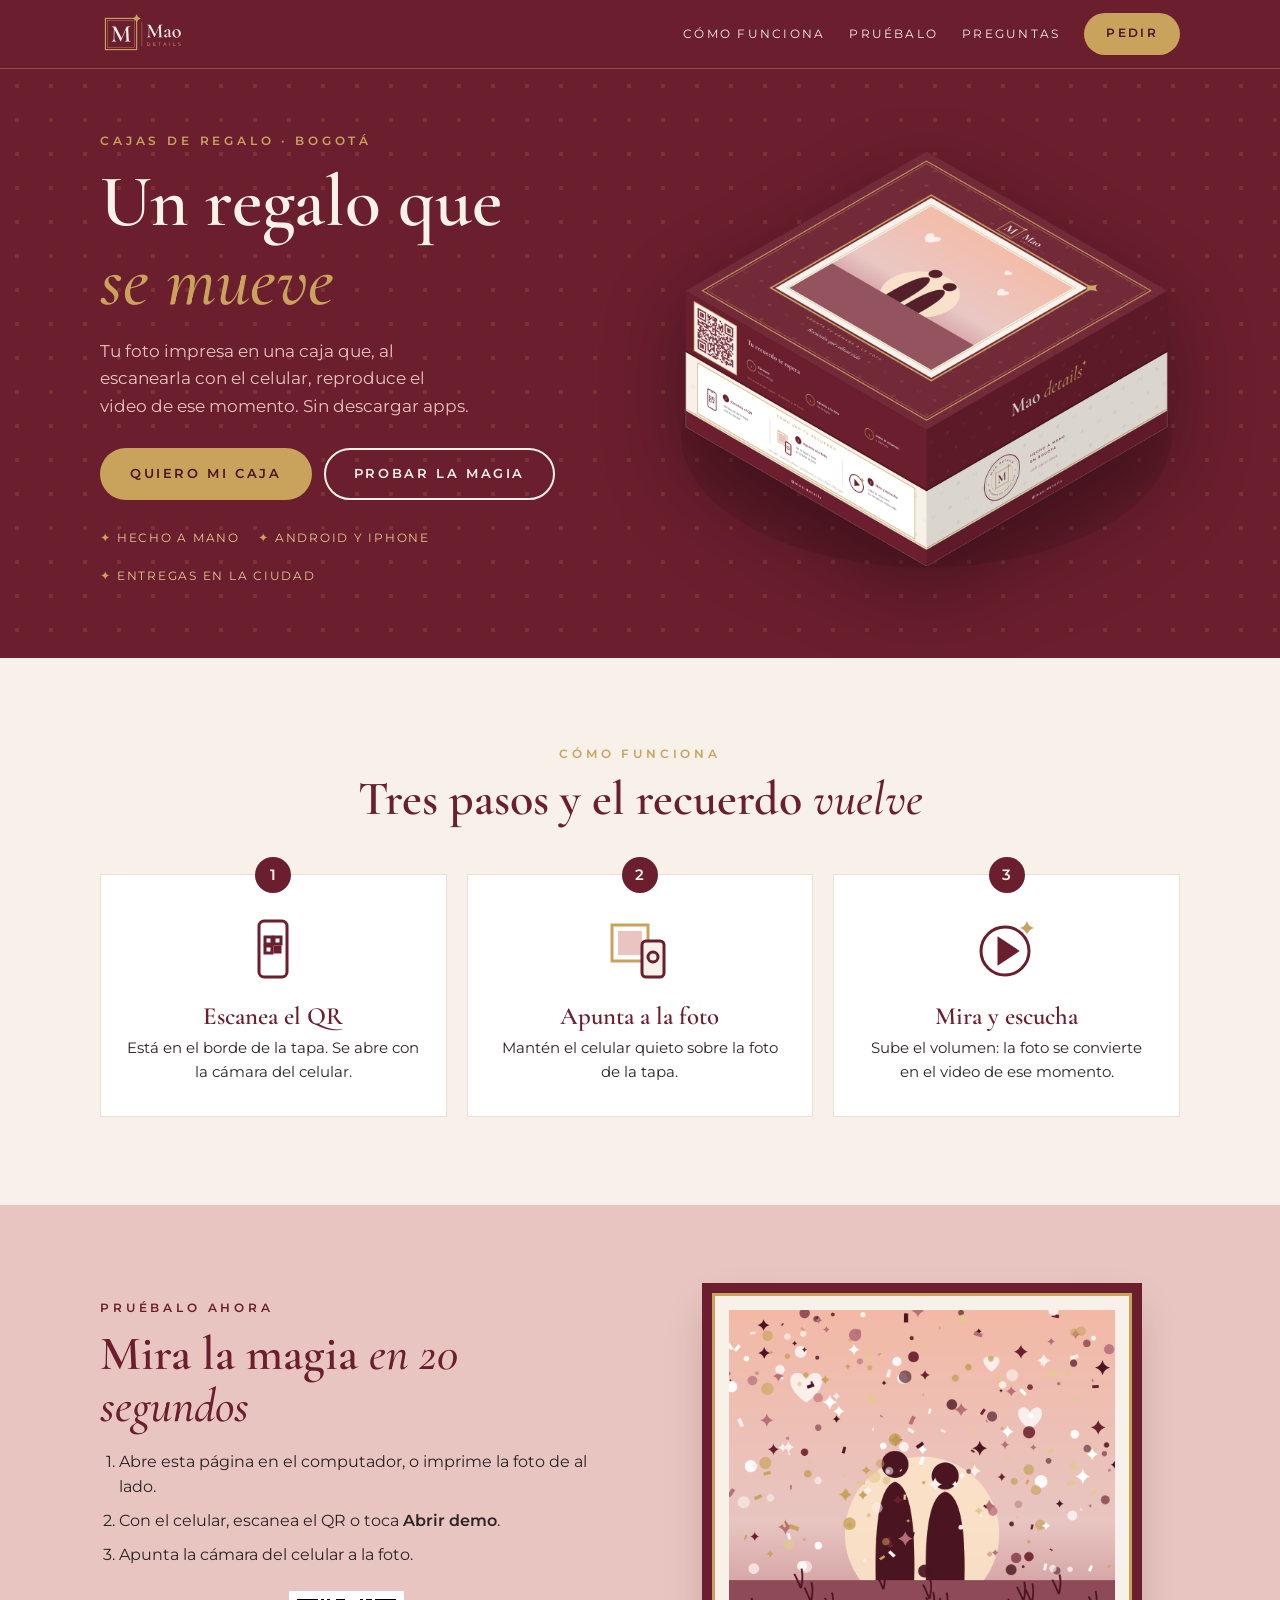
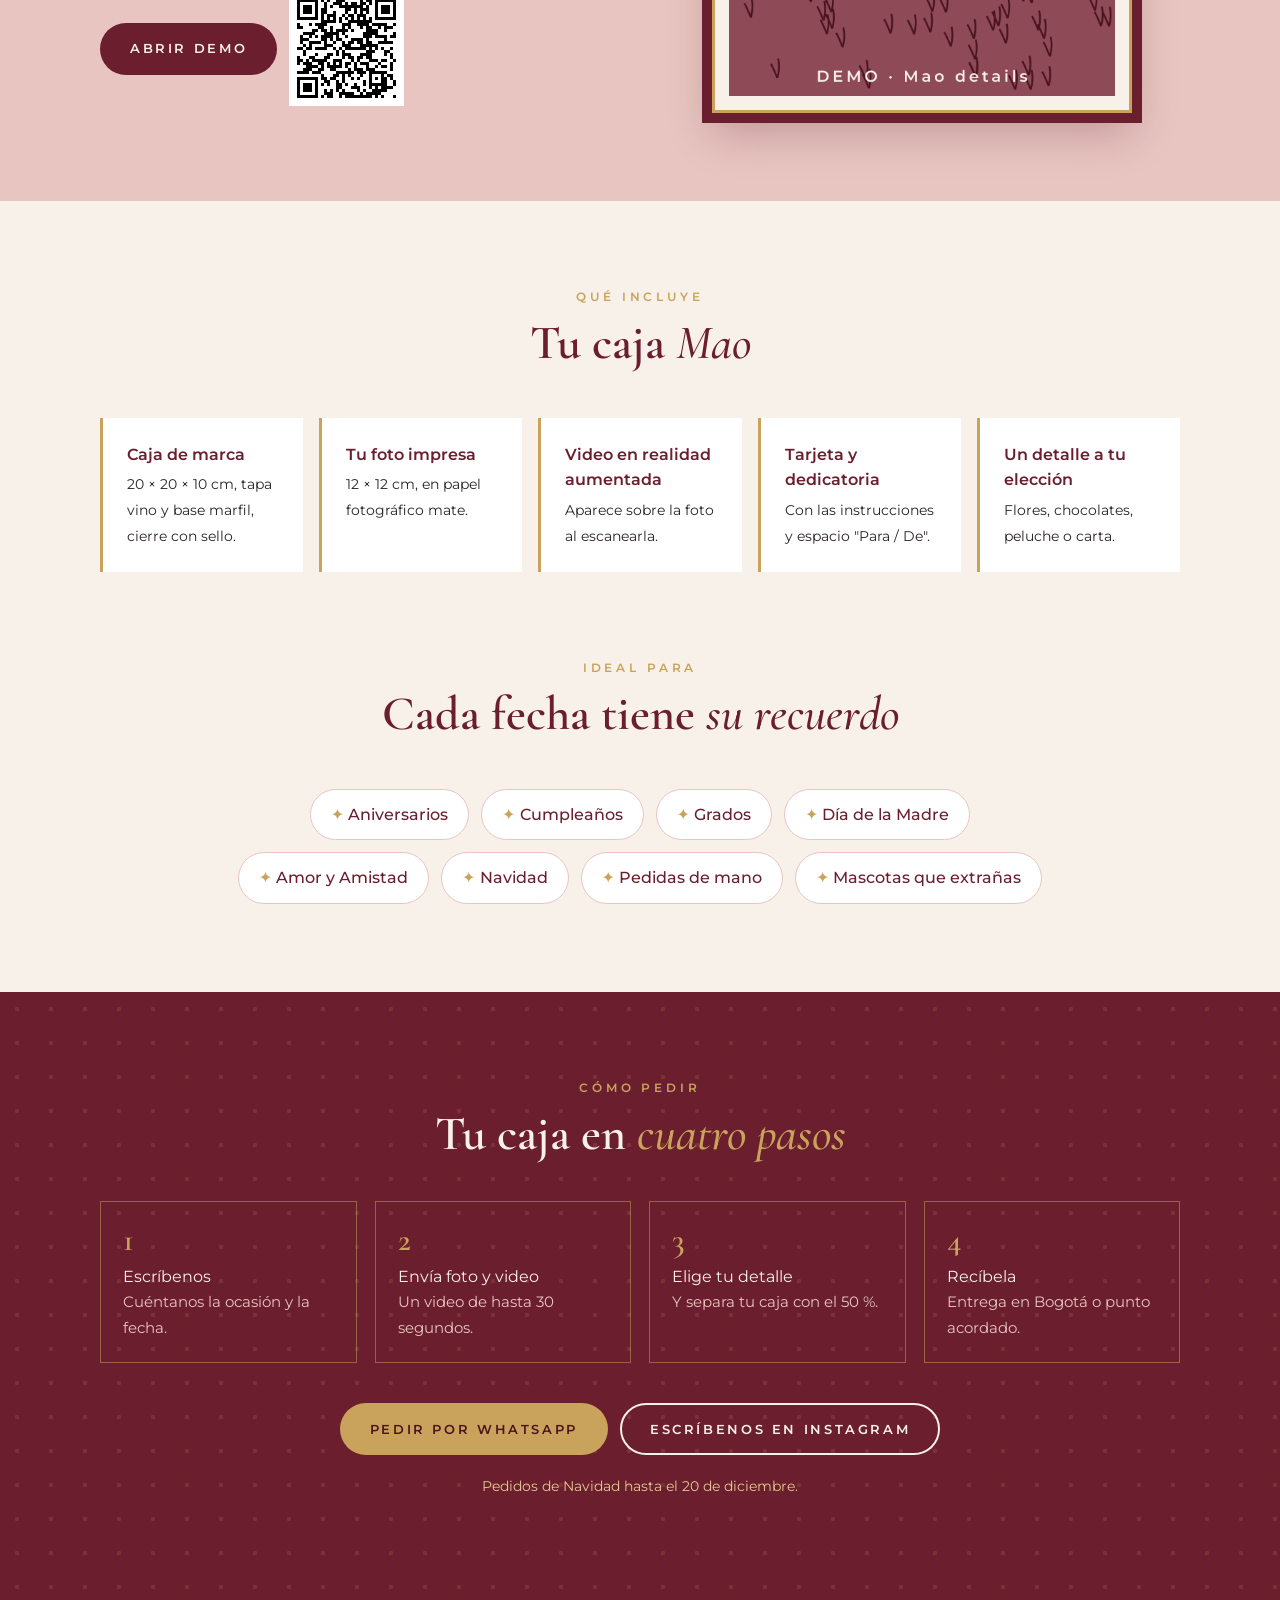
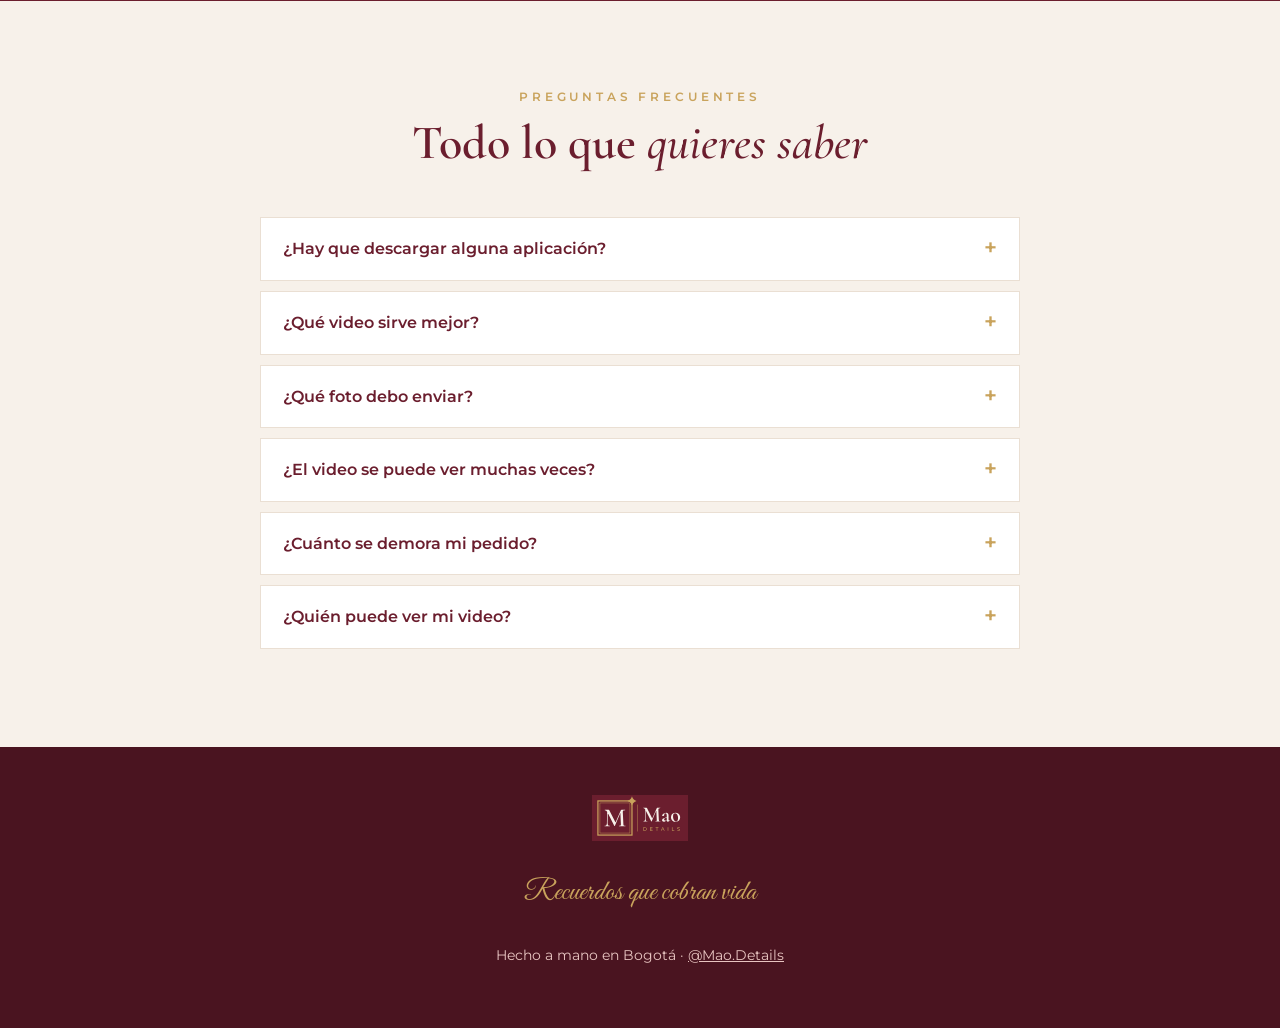
==== index.html @ 3a3a9a7c "Add files via upload primera version mao" ====
<!doctype html>
<html lang="es">
<head>
<meta charset="utf-8">
<meta name="viewport" content="width=device-width, initial-scale=1">
<title>Mao details · Recuerdos que cobran vida</title>
<meta name="description" content="Cajas de regalo en Bogotá con tu foto impresa que, al escanearla con el celular, reproduce el video de ese momento. Realidad aumentada sin descargar apps.">
<meta property="og:title" content="Mao details · Recuerdos que cobran vida">
<meta property="og:description" content="Cajas de regalo con foto + video en realidad aumentada. Bogotá.">
<meta property="og:image" content="assets/img/caja-mockup.png">
<meta name="theme-color" content="#6B1E2E">
<link rel="icon" href="assets/img/favicon.svg" type="image/svg+xml">
<link rel="icon" href="assets/img/favicon-32.png" sizes="32x32">
<link rel="apple-touch-icon" href="assets/img/icono-192.png">
<link rel="stylesheet" href="assets/css/estilos.css">
<style>
  /* Encabezado */
  .encabezado { position: sticky; top: 0; z-index: 10; background: var(--vino); border-bottom: 1px solid rgba(201,163,92,.35); }
  .encabezado .contenedor { display: flex; align-items: center; justify-content: space-between; min-height: 68px; gap: 16px; }
  .encabezado img { height: 42px; width: auto; }
  .encabezado nav { display: flex; align-items: center; gap: 24px; }
  .encabezado nav a.enlace { color: var(--marfil); text-decoration: none; font-size: .78rem; letter-spacing: .18em; text-transform: uppercase; }
  .encabezado nav a.enlace:hover { color: var(--dorado-cl); }
  .encabezado .boton { min-height: 42px; padding: 0 20px; font-size: .72rem; }
  @media (max-width: 760px) { .encabezado nav a.enlace { display: none; } }

  /* Portada */
  .heroe { color: var(--marfil); padding: 64px 0 72px; overflow: hidden; }
  .heroe .contenedor { display: grid; grid-template-columns: 1.05fr 1fr; align-items: center; gap: 40px; }
  .heroe h1 { color: var(--marfil); }
  .heroe h1 em { color: var(--dorado); display: block; }
  .heroe p.lead { font-size: 1.08rem; max-width: 34ch; color: var(--rosa); margin: 0 0 28px; }
  .heroe .acciones { display: flex; flex-wrap: wrap; gap: 12px; }
  .heroe .acciones .boton-borde { color: var(--marfil); }
  .heroe .sellos { display: flex; gap: 18px; flex-wrap: wrap; margin-top: 28px; font-size: .78rem; letter-spacing: .14em; text-transform: uppercase; color: var(--dorado-cl); }
  .heroe .sellos span::before { content: "✦ "; color: var(--dorado); }
  .heroe .imagen { position: relative; }
  .heroe .imagen img { width: 100%; filter: drop-shadow(0 30px 40px rgba(0,0,0,.35)); animation: flotar 6s ease-in-out infinite; }
  @keyframes flotar { 50% { transform: translateY(-10px); } }
  @media (max-width: 860px) { .heroe .contenedor { grid-template-columns: 1fr; text-align: center; } .heroe p.lead { margin-inline: auto; } .heroe .acciones, .heroe .sellos { justify-content: center; } .heroe .imagen { max-width: 440px; margin: 0 auto; } }

  section.bloque { padding: 88px 0; }
  .titulo-seccion { text-align: center; max-width: 640px; margin: 0 auto 48px; }

  /* Pasos */
  .pasos { display: grid; grid-template-columns: repeat(3, 1fr); gap: 20px; counter-reset: paso; }
  .paso { background: var(--blanco); padding: 32px 26px; text-align: center; border: 1px solid #eadfd3; position: relative; }
  .paso::before { counter-increment: paso; content: counter(paso); position: absolute; top: -18px; left: 50%; transform: translateX(-50%); width: 36px; height: 36px; border-radius: 50%;
    background: var(--vino); color: var(--marfil); font: 600 .95rem/36px var(--sans); }
  .paso svg { width: 64px; height: 64px; margin: 10px auto 14px; color: var(--vino); }
  .paso h3 { font-size: 1.55rem; margin-bottom: 6px; }
  .paso p { margin: 0; font-size: .95rem; }
  @media (max-width: 760px) { .pasos { grid-template-columns: 1fr; gap: 32px; } }

  /* Demo */
  .demo { background: var(--rosa); }
  .demo .contenedor { display: grid; grid-template-columns: 1fr 1fr; gap: 48px; align-items: center; }
  .demo .foto { background: var(--marfil); padding: 14px; border: 3px solid var(--dorado); box-shadow: 0 0 0 10px var(--vino), 0 20px 40px rgba(74,20,32,.25); max-width: 420px; margin: 0 auto; }
  .demo ol { padding-left: 1.2em; margin: 0 0 24px; }
  .demo li { margin-bottom: 8px; }
  @media (max-width: 860px) { .demo .contenedor { grid-template-columns: 1fr; } }

  /* Incluye */
  .incluye { display: grid; grid-template-columns: repeat(auto-fit, minmax(200px, 1fr)); gap: 16px; }
  .item { background: var(--blanco); padding: 24px; border-left: 3px solid var(--dorado); }
  .item strong { display: block; color: var(--vino); margin-bottom: 4px; }
  .item span { font-size: .9rem; }

  /* Ocasiones */
  .ocasiones { display: flex; flex-wrap: wrap; justify-content: center; gap: 12px; max-width: 820px; margin: 0 auto; }
  .ocasiones span { background: var(--blanco); border: 1px solid var(--rosa); padding: 12px 20px; border-radius: 999px; color: var(--vino); font-weight: 500; }
  .ocasiones span::before { content: "✦ "; color: var(--dorado); }

  /* Pedir */
  .pedir { color: var(--marfil); text-align: center; }
  .pedir h2 { color: var(--marfil); }
  .pedir h2 em { color: var(--dorado); }
  .pedir ol { list-style: none; padding: 0; display: grid; grid-template-columns: repeat(4, 1fr); gap: 18px; margin: 40px 0; text-align: left; }
  .pedir li { border: 1px solid rgba(201,163,92,.5); padding: 22px; }
  .pedir li b { display: block; font-family: var(--serif); font-size: 2rem; color: var(--dorado); line-height: 1; margin-bottom: 8px; }
  .pedir li span { color: var(--rosa); font-size: .92rem; }
  .pedir .acciones { display: flex; justify-content: center; flex-wrap: wrap; gap: 12px; }
  .pedir .acciones .boton-borde { color: var(--marfil); }
  .pedir .aviso { margin-top: 20px; color: var(--dorado-cl); font-size: .9rem; }
  @media (max-width: 860px) { .pedir ol { grid-template-columns: 1fr 1fr; } }
  @media (max-width: 520px) { .pedir ol { grid-template-columns: 1fr; } }

  /* Preguntas */
  .faq { max-width: 760px; margin: 0 auto; }
  .faq details { background: var(--blanco); border: 1px solid #eadfd3; margin-bottom: 10px; }
  .faq summary { cursor: pointer; padding: 18px 22px; font-weight: 600; color: var(--vino); list-style: none; display: flex; justify-content: space-between; gap: 12px; }
  .faq summary::after { content: "+"; color: var(--dorado); font-size: 1.4rem; line-height: 1; }
  .faq details[open] summary::after { content: "–"; }
  .faq details p { margin: 0; padding: 0 22px 20px; }

  footer { background: var(--vino-osc); color: var(--rosa); padding: 48px 0; text-align: center; font-size: .85rem; }
  footer img { height: 46px; width: auto; margin: 0 auto 14px; }
  footer .script { font-size: 1.8rem; color: var(--dorado); }
</style>
</head>
<body>

<header class="encabezado">
  <div class="contenedor">
    <a href="#inicio" aria-label="Mao details, inicio"><img src="assets/img/logo-horizontal-negativo.svg" alt="Mao details"></a>
    <nav>
      <a class="enlace" href="#como-funciona">Cómo funciona</a>
      <a class="enlace" href="#demo">Pruébalo</a>
      <a class="enlace" href="#preguntas">Preguntas</a>
      <a class="boton boton-dorado js-pedir" href="#pedir">Pedir</a>
    </nav>
  </div>
</header>

<main id="inicio">
  <section class="heroe patron-vino">
    <div class="contenedor">
      <div>
        <p class="sobretitulo">Cajas de regalo · <span class="js-ciudad">Bogotá</span></p>
        <h1>Un regalo que <em>se mueve</em></h1>
        <p class="lead">Tu foto impresa en una caja que, al escanearla con el celular, reproduce el video de ese momento. Sin descargar apps.</p>
        <div class="acciones">
          <a class="boton boton-dorado js-pedir" href="#pedir">Quiero mi caja</a>
          <a class="boton boton-borde" href="#demo">Probar la magia</a>
        </div>
        <div class="sellos"><span>Hecho a mano</span><span>Android y iPhone</span><span>Entregas en la ciudad</span></div>
      </div>
      <div class="imagen"><img src="assets/img/caja-mockup.png" alt="Caja Mao details con una foto en la tapa"></div>
    </div>
  </section>

  <section class="bloque" id="como-funciona">
    <div class="contenedor">
      <div class="titulo-seccion">
        <p class="sobretitulo">Cómo funciona</p>
        <h2>Tres pasos y el recuerdo <em>vuelve</em></h2>
      </div>
      <div class="pasos">
        <div class="paso">
          <svg viewBox="0 0 64 64" fill="none" stroke="currentColor" stroke-width="3" aria-hidden="true"><rect x="18" y="4" width="28" height="56" rx="5"/><rect x="24" y="20" width="7" height="7"/><rect x="33" y="20" width="7" height="7"/><rect x="24" y="29" width="7" height="7"/><rect x="34" y="30" width="5" height="5" fill="currentColor"/></svg>
          <h3>Escanea el QR</h3><p>Está en el borde de la tapa. Se abre con la cámara del celular.</p>
        </div>
        <div class="paso">
          <svg viewBox="0 0 64 64" fill="none" stroke="currentColor" stroke-width="3" aria-hidden="true"><rect x="4" y="8" width="36" height="36" stroke="#C9A35C"/><rect x="10" y="14" width="24" height="24" fill="#E8C5C1" stroke="none"/><rect x="34" y="24" width="22" height="36" rx="4" fill="#F7F1EA"/><circle cx="45" cy="40" r="5"/></svg>
          <h3>Apunta a la foto</h3><p>Mantén el celular quieto sobre la foto de la tapa.</p>
        </div>
        <div class="paso">
          <svg viewBox="0 0 64 64" fill="none" stroke="currentColor" stroke-width="3" aria-hidden="true"><circle cx="30" cy="34" r="24"/><path d="M24 22 L42 34 L24 46Z" fill="currentColor"/><path d="M52 4 Q53.5 9.5 59 11 Q53.5 12.5 52 18 Q50.5 12.5 45 11 Q50.5 9.5 52 4Z" fill="#C9A35C" stroke="none"/></svg>
          <h3>Mira y escucha</h3><p>Sube el volumen: la foto se convierte en el video de ese momento.</p>
        </div>
      </div>
    </div>
  </section>

  <section class="bloque demo" id="demo">
    <div class="contenedor">
      <div>
        <p class="sobretitulo" style="color:var(--vino)">Pruébalo ahora</p>
        <h2>Mira la magia <em>en 20 segundos</em></h2>
        <ol>
          <li>Abre esta página en el computador, o imprime la foto de al lado.</li>
          <li>Con el celular, escanea el QR o toca <b>Abrir demo</b>.</li>
          <li>Apunta la cámara del celular a la foto.</li>
        </ol>
        <div class="acciones" style="display:flex;gap:12px;flex-wrap:wrap;align-items:center">
          <a class="boton boton-vino" href="ver.html?p=demo">Abrir demo</a>
          <div id="qr-demo" aria-label="Código QR de la demo" style="background:#fff;padding:8px;line-height:0"></div>
        </div>
      </div>
      <div class="foto"><img src="pedidos/demo/foto.png" alt="Foto de demostración: dos siluetas frente a un atardecer con confeti" width="1080" height="1080"></div>
    </div>
  </section>

  <section class="bloque">
    <div class="contenedor">
      <div class="titulo-seccion">
        <p class="sobretitulo">Qué incluye</p>
        <h2>Tu caja <em>Mao</em></h2>
      </div>
      <div class="incluye">
        <div class="item"><strong>Caja de marca</strong><span>20 × 20 × 10 cm, tapa vino y base marfil, cierre con sello.</span></div>
        <div class="item"><strong>Tu foto impresa</strong><span>12 × 12 cm, en papel fotográfico mate.</span></div>
        <div class="item"><strong>Video en realidad aumentada</strong><span>Aparece sobre la foto al escanearla.</span></div>
        <div class="item"><strong>Tarjeta y dedicatoria</strong><span>Con las instrucciones y espacio "Para / De".</span></div>
        <div class="item"><strong>Un detalle a tu elección</strong><span>Flores, chocolates, peluche o carta.</span></div>
      </div>
    </div>
  </section>

  <section class="bloque" style="padding-top:0">
    <div class="contenedor">
      <div class="titulo-seccion">
        <p class="sobretitulo">Ideal para</p>
        <h2>Cada fecha tiene <em>su recuerdo</em></h2>
      </div>
      <div class="ocasiones">
        <span>Aniversarios</span><span>Cumpleaños</span><span>Grados</span><span>Día de la Madre</span><span>Amor y Amistad</span><span>Navidad</span><span>Pedidas de mano</span><span>Mascotas que extrañas</span>
      </div>
    </div>
  </section>

  <section class="bloque pedir patron-vino" id="pedir">
    <div class="contenedor">
      <p class="sobretitulo">Cómo pedir</p>
      <h2>Tu caja en <em>cuatro pasos</em></h2>
      <ol>
        <li><b>1</b>Escríbenos<br><span>Cuéntanos la ocasión y la fecha.</span></li>
        <li><b>2</b>Envía foto y video<br><span>Un video de hasta 30 segundos.</span></li>
        <li><b>3</b>Elige tu detalle<br><span>Y separa tu caja con el 50 %.</span></li>
        <li><b>4</b>Recíbela<br><span>Entrega en <span class="js-ciudad">Bogotá</span> o punto acordado.</span></li>
      </ol>
      <div class="acciones">
        <a class="boton boton-dorado" id="btn-whatsapp" href="#" target="_blank" rel="noopener" hidden>Pedir por WhatsApp</a>
        <a class="boton boton-borde" id="btn-instagram" href="#" target="_blank" rel="noopener">Escríbenos en Instagram</a>
      </div>
      <p class="aviso">Pedidos de Navidad hasta el <span class="js-limite">15 de diciembre</span>.</p>
    </div>
  </section>

  <section class="bloque" id="preguntas">
    <div class="contenedor">
      <div class="titulo-seccion">
        <p class="sobretitulo">Preguntas frecuentes</p>
        <h2>Todo lo que <em>quieres saber</em></h2>
      </div>
      <div class="faq">
        <details><summary>¿Hay que descargar alguna aplicación?</summary><p>No. Se abre en el navegador del celular al escanear el QR. Funciona en Android y en iPhone.</p></details>
        <details><summary>¿Qué video sirve mejor?</summary><p>Un video de hasta 30 segundos, grabado de forma horizontal o cuadrada y con buena luz. Si tiene audio, también se escucha.</p></details>
        <details><summary>¿Qué foto debo enviar?</summary><p>Una foto nítida, con buena luz y con detalles: personas, lugares, colores. Las fotos muy oscuras o de un solo color se escanean peor.</p></details>
        <details><summary>¿El video se puede ver muchas veces?</summary><p>Sí, cada vez que se apunte el celular a la foto de la caja.</p></details>
        <details><summary>¿Cuánto se demora mi pedido?</summary><p>Escríbenos con tu fecha y te confirmamos la disponibilidad. En temporadas como Navidad y el Día de la Madre los cupos son limitados.</p></details>
        <details><summary>¿Quién puede ver mi video?</summary><p>El enlace de tu video no aparece en esta página ni en nuestras redes: se abre con el QR de tu caja. Si prefieres, después de la entrega lo retiramos.</p></details>
      </div>
    </div>
  </section>
</main>

<footer>
  <img src="assets/img/logo-horizontal-negativo.svg" alt="Mao details">
  <p class="script">Recuerdos que cobran vida</p>
  <p>Hecho a mano en <span class="js-ciudad">Bogotá</span> · <a id="ig-footer" href="#" target="_blank" rel="noopener">@mao.details</a></p>
</footer>

<script src="assets/js/config.js"></script>
<script src="vendor/qrcode.js"></script>
<script>
  (function () {
    var c = window.MAO_CONFIG || {};
    var ig = "https://ig.me/m/" + (c.instagram || "mao.details");
    document.getElementById("btn-instagram").href = ig;
    document.getElementById("ig-footer").href = "https://instagram.com/" + (c.instagram || "mao.details");
    document.getElementById("ig-footer").textContent = "@" + (c.instagram || "mao.details");
    var wa = document.getElementById("btn-whatsapp");
    if (c.whatsapp) { wa.href = "https://wa.me/" + c.whatsapp + "?text=" + encodeURIComponent(c.mensajeWhatsapp || ""); wa.hidden = false; }
    document.querySelectorAll(".js-ciudad").forEach(function (e) { e.textContent = c.ciudad || "Bogotá"; });
    document.querySelectorAll(".js-limite").forEach(function (e) { e.textContent = c.fechaLimiteNavidad || ""; });
    // QR de la demo apuntando al visor en este mismo sitio
    try {
      var url = new URL("ver.html?p=demo", location.href).href;
      var q = qrcode(0, "M"); q.addData(url); q.make();
      document.getElementById("qr-demo").innerHTML = q.createSvgTag({ cellSize: 3, margin: 0, scalable: false });
    } catch (e) { document.getElementById("qr-demo").remove(); }
  })();
</script>
</body>
</html>
---- assets/css/estilos.css ----
/* Mao details · estilos de marca */
@font-face { font-family: "Cormorant"; src: url("../fonts/CG-SemiBold.woff2") format("woff2"); font-weight: 600; font-display: swap; }
@font-face { font-family: "Cormorant"; src: url("../fonts/CG-MediumItalic.woff2") format("woff2"); font-weight: 500; font-style: italic; font-display: swap; }
@font-face { font-family: "Montserrat"; src: url("../fonts/MS-Regular.woff2") format("woff2"); font-weight: 400; font-display: swap; }
@font-face { font-family: "Montserrat"; src: url("../fonts/MS-Medium.woff2") format("woff2"); font-weight: 500; font-display: swap; }
@font-face { font-family: "Montserrat"; src: url("../fonts/MS-SemiBold.woff2") format("woff2"); font-weight: 600; font-display: swap; }
@font-face { font-family: "GreatVibes"; src: url("../fonts/GV-Regular.woff2") format("woff2"); font-display: swap; }

:root {
  --vino: #6B1E2E; --vino-osc: #4A1420; --dorado: #C9A35C; --dorado-cl: #E3C98F;
  --rosa: #E8C5C1; --rosa-viejo: #B76E79; --marfil: #F7F1EA; --carbon: #2B2326; --blanco: #FFFFFF;
  --serif: "Cormorant", Georgia, "Times New Roman", serif;
  --sans: "Montserrat", system-ui, -apple-system, "Segoe UI", sans-serif;
  --script: "GreatVibes", cursive;
  --ancho: 1080px;
  --radio: 2px;
}
* { box-sizing: border-box; }
html { scroll-behavior: smooth; }
body { margin: 0; font-family: var(--sans); color: var(--carbon); background: var(--marfil); line-height: 1.6; -webkit-font-smoothing: antialiased; }
img { max-width: 100%; height: auto; display: block; }
a { color: inherit; }
.contenedor { width: min(var(--ancho), 100% - 32px); margin-inline: auto; }

/* Tipografía */
.sobretitulo { font: 600 .75rem/1.4 var(--sans); letter-spacing: .32em; text-transform: uppercase; color: var(--dorado); margin: 0 0 12px; }
h1, h2, h3 { font-family: var(--serif); font-weight: 600; color: var(--vino); line-height: 1.08; margin: 0 0 16px; }
h1 { font-size: clamp(2.6rem, 7vw, 4.6rem); }
h2 { font-size: clamp(2rem, 5vw, 3rem); }
h3 { font-size: 1.6rem; }
em, .italica { font-family: var(--serif); font-style: italic; font-weight: 500; }
.dorado { color: var(--dorado); }
.script { font-family: var(--script); font-weight: 400; }

/* Botones */
.boton { display: inline-flex; align-items: center; justify-content: center; gap: 10px; min-height: 52px; padding: 0 28px; border-radius: 999px;
  font: 600 .82rem/1 var(--sans); letter-spacing: .2em; text-transform: uppercase; text-decoration: none; border: 2px solid transparent; cursor: pointer; transition: transform .15s, background .2s; }
.boton:active { transform: scale(.97); }
.boton-dorado { background: var(--dorado); color: var(--vino-osc); }
.boton-dorado:hover { background: var(--dorado-cl); }
.boton-vino { background: var(--vino); color: var(--marfil); }
.boton-vino:hover { background: var(--vino-osc); }
.boton-borde { border-color: currentColor; background: transparent; }
.boton[hidden] { display: none; }

/* Marco doble de la marca */
.marco { position: relative; border: 2px solid var(--dorado); padding: 6px; }
.marco::before { content: ""; position: absolute; inset: 6px; border: 1px solid var(--dorado); pointer-events: none; }
.destello { width: 22px; height: 22px; display: inline-block; background: var(--dorado);
  clip-path: path("M11 0 Q13.4 8.6 22 11 Q13.4 13.4 11 22 Q8.6 13.4 0 11 Q8.6 8.6 11 0Z"); }

/* Patrón de fondo */
.patron-vino { background-color: var(--vino);
  background-image: radial-gradient(circle at 50% 50%, rgba(201,163,92,.16) 2px, transparent 2.5px);
  background-size: 34px 34px; }

:focus-visible { outline: 3px solid var(--dorado); outline-offset: 3px; }
@media (prefers-reduced-motion: reduce) { * { animation: none !important; transition: none !important; scroll-behavior: auto !important; } }
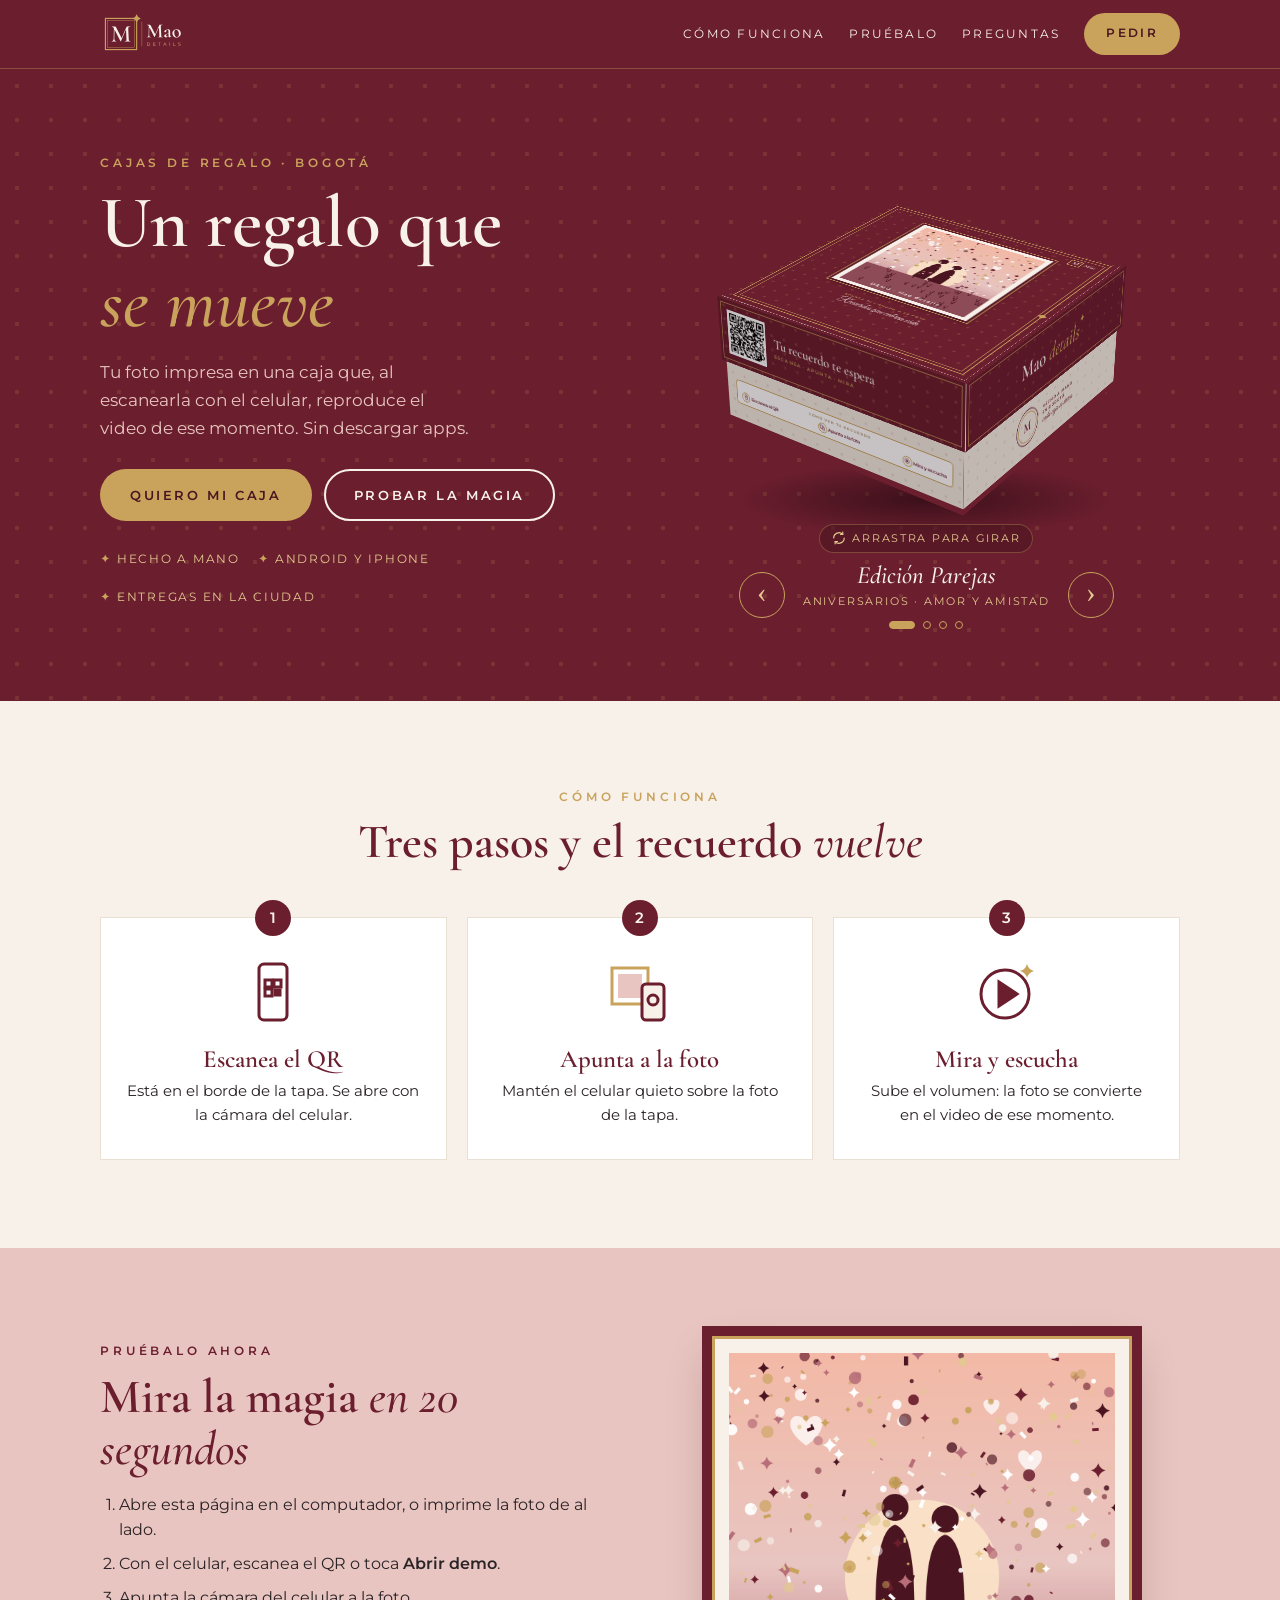
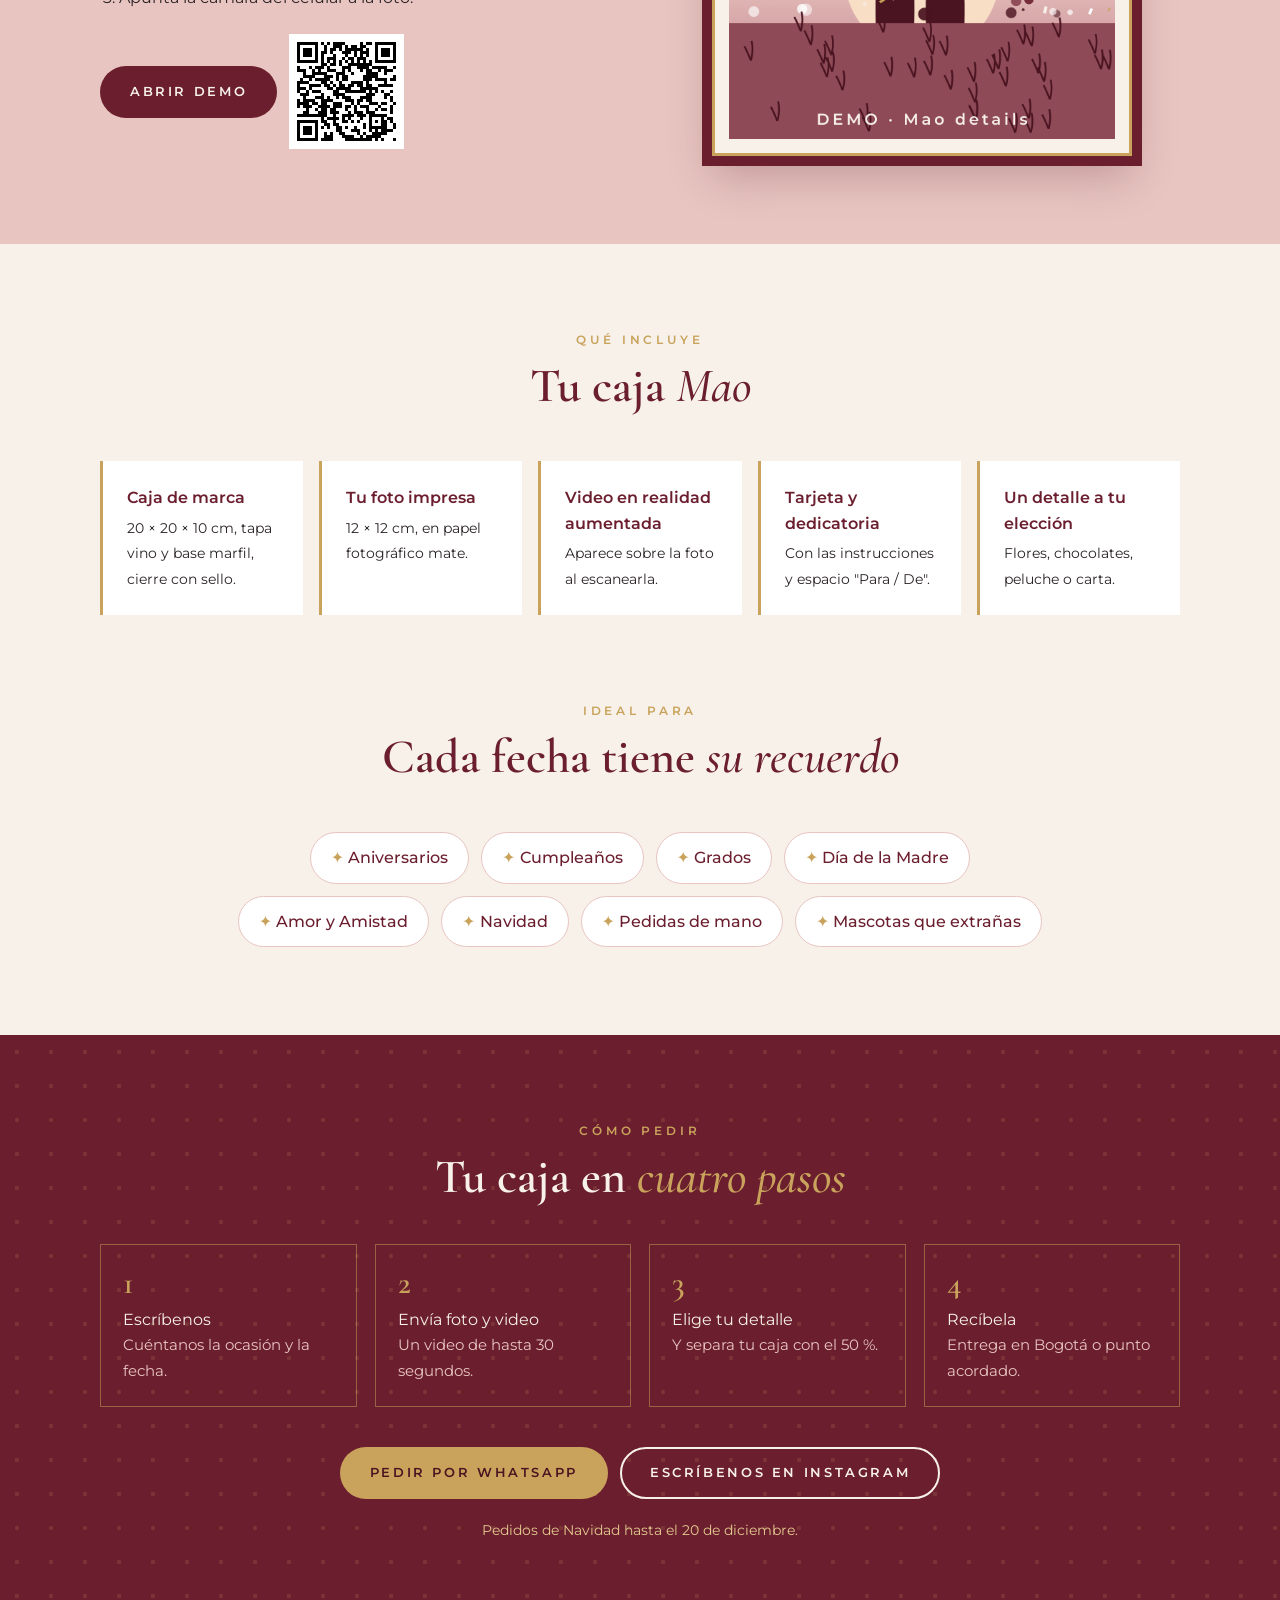
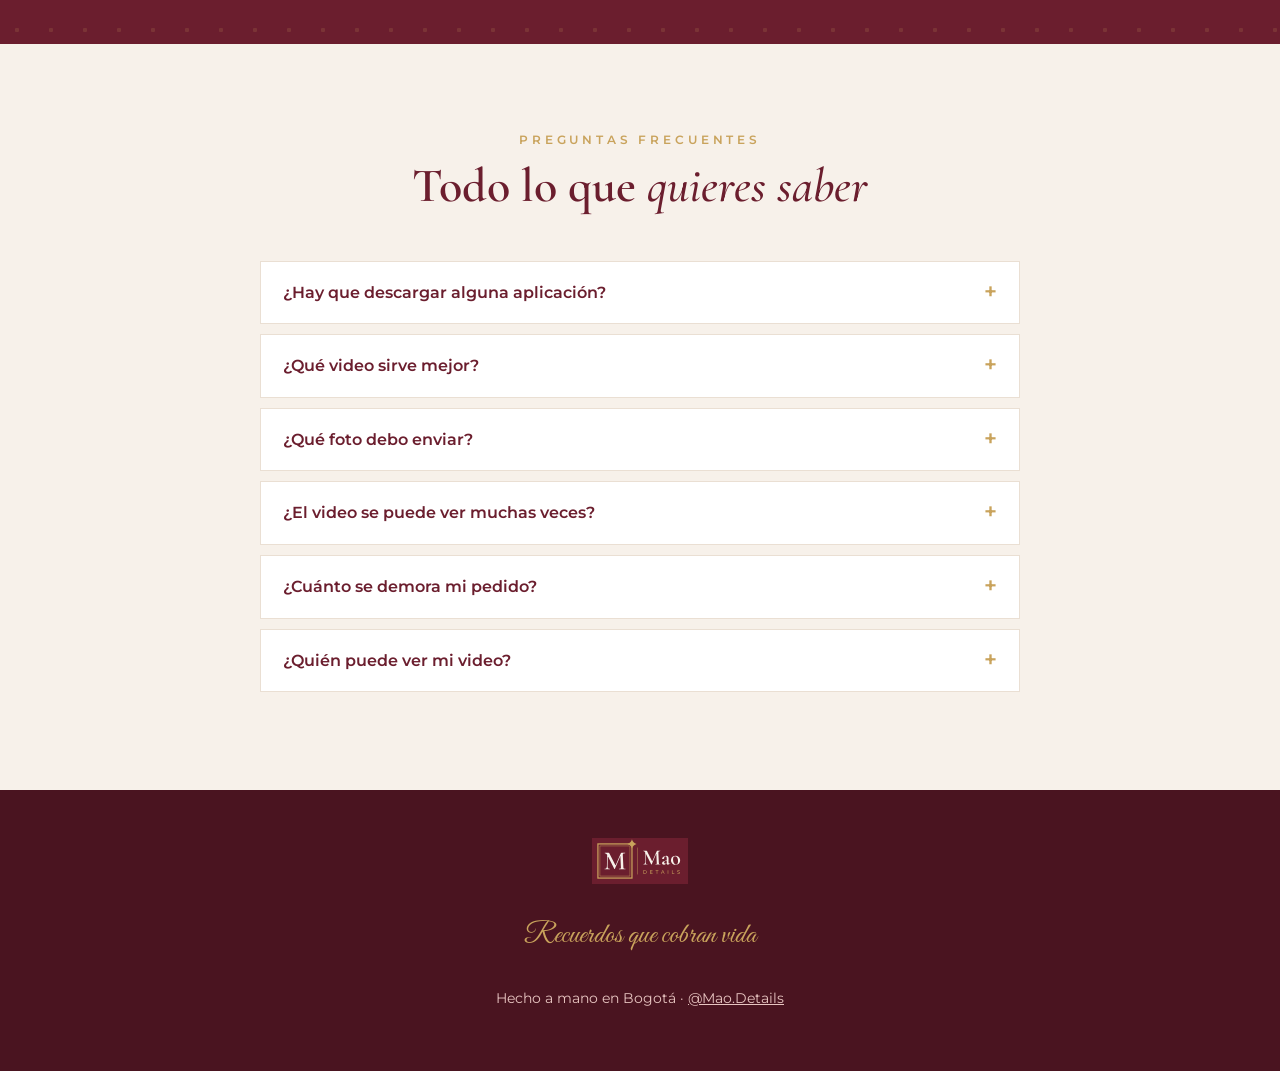
==== commit 5d840d8b: "Caja 3D giratoria con carrusel de ediciones en la portada" ====
--- a/index.html
+++ b/index.html
@@ -35,9 +35,109 @@
   .heroe .sellos { display: flex; gap: 18px; flex-wrap: wrap; margin-top: 28px; font-size: .78rem; letter-spacing: .14em; text-transform: uppercase; color: var(--dorado-cl); }
   .heroe .sellos span::before { content: "✦ "; color: var(--dorado); }
   .heroe .imagen { position: relative; }
-  .heroe .imagen img { width: 100%; filter: drop-shadow(0 30px 40px rgba(0,0,0,.35)); animation: flotar 6s ease-in-out infinite; }
+  .heroe .imagen:not(.vitrina) img { width: 100%; filter: drop-shadow(0 30px 40px rgba(0,0,0,.35)); animation: flotar 6s ease-in-out infinite; }
   @keyframes flotar { 50% { transform: translateY(-10px); } }
   @media (max-width: 860px) { .heroe .contenedor { grid-template-columns: 1fr; text-align: center; } .heroe p.lead { margin-inline: auto; } .heroe .acciones, .heroe .sellos { justify-content: center; } .heroe .imagen { max-width: 440px; margin: 0 auto; } }
+
+  /* Vitrina 3D */
+  .vitrina { --w: clamp(200px, 24vw, 280px); --h: calc(var(--w) * .5); --b: calc(var(--h) * .5); --lw: calc(var(--w) * 1.024);
+    display: flex; flex-direction: column; align-items: center; gap: 8px; width: 100%; }
+  .heroe .vitrina img.respaldo { display: none; }
+  .vitrina:not(.lista) .deslizador, .vitrina:not(.lista) .vitrina-control, .vitrina:not(.lista) .pista-giro, .vitrina:not(.lista) .sombra-piso { display: none; }
+  .vitrina:not(.lista) img.respaldo { display: block; width: 100%; filter: drop-shadow(0 30px 40px rgba(0,0,0,.35)); }
+  .escena { position: relative; width: 100%; height: calc(var(--w) * 1.5); cursor: grab; touch-action: pan-y; user-select: none; -webkit-user-select: none; -webkit-tap-highlight-color: transparent; }
+  .escena:active { cursor: grabbing; }
+  .escena:focus-visible { outline: 2px dashed var(--dorado); outline-offset: 4px; border-radius: 8px; }
+  .deslizador { position: absolute; inset: 0; perspective: calc(var(--w) * 5); perspective-origin: 50% 35%; }
+  .flotador { position: absolute; left: 50%; top: 50%; transform-style: preserve-3d; animation: flotar 6s ease-in-out infinite; }
+  .caja { position: absolute; left: 0; top: 0; transform-style: preserve-3d; font-size: calc(var(--w) / 30); font-family: var(--sans); }
+  .sombra-piso { position: absolute; left: 50%; bottom: 4%; width: calc(var(--w) * 1.35); height: calc(var(--w) * .26); transform: translateX(-50%);
+    background: radial-gradient(closest-side, rgba(20,4,10,.55), rgba(20,4,10,0)); animation: sombra 6s ease-in-out infinite; }
+  @keyframes sombra { 50% { transform: translateX(-50%) scale(.9); opacity: .75; } }
+  .grupo { position: absolute; transform-style: preserve-3d; }
+  .cara { position: absolute; left: 0; top: 0; backface-visibility: hidden; -webkit-backface-visibility: hidden; overflow: hidden; }
+  .cara-in { position: absolute; inset: 0; }
+  .cara .luz { position: absolute; inset: 0; background: #12040a; opacity: 0; pointer-events: none; }
+  .caja p { margin: 0; line-height: 1.15; }
+  .caja .mini { font: 600 .5em/1.4 var(--sans); letter-spacing: .26em; text-transform: uppercase; }
+  .caja .script { font-family: var(--script); color: var(--acento); }
+  .caja .serif { font-family: var(--serif); font-weight: 600; }
+  .logo-lado svg path, .destello-tapa path { fill: currentColor; }
+
+  /* Base (marfil) */
+  .base .lado { width: var(--w); height: var(--h); margin: calc(var(--h) / -2) 0 0 calc(var(--w) / -2); background-color: var(--base);
+    background-image: radial-gradient(circle, color-mix(in srgb, var(--tapa) 13%, transparent) 1px, transparent 1.6px); background-size: 1.6em 1.6em;
+    border-bottom: .8em solid var(--tapa); color: var(--tapa); }
+  .base .frente { transform: translateZ(calc(var(--w) / 2)); }
+  .base .der { transform: rotateY(90deg) translateZ(calc(var(--w) / 2)); }
+  .base .atras { transform: rotateY(180deg) translateZ(calc(var(--w) / 2)); }
+  .base .izq { transform: rotateY(-90deg) translateZ(calc(var(--w) / 2)); }
+  .base .fondo { width: var(--w); height: var(--w); margin: calc(var(--w) / -2) 0 0 calc(var(--w) / -2); background: var(--tapa-osc); transform: rotateX(-90deg) translateZ(calc(var(--h) / 2)); }
+  .base .zona { position: absolute; left: 0; right: 0; bottom: 0; height: calc(var(--h) - var(--b) - .8em); display: flex; align-items: center; justify-content: center; padding: .4em 1.2em; text-align: center; }
+  .base .panel { width: 100%; background: #fff; border: .08em solid var(--acento); border-radius: .4em; padding: .35em .6em; }
+  .base .panel .mini { font-size: .42em; color: var(--acento); filter: brightness(.8); }
+  .pasos3d { display: flex; justify-content: space-between; gap: .4em; margin-top: .2em; }
+  .paso3d { display: flex; align-items: center; gap: .3em; font-size: .52em; font-weight: 600; text-align: left; line-height: 1.15; }
+  .paso3d .ic { flex: none; width: 2.2em; height: 2.2em; border-radius: 50%; border: .12em solid var(--acento); display: grid; place-items: center; }
+  .paso3d .ic svg { width: 1.3em; height: 1.3em; }
+  .base .fila { display: flex; align-items: center; gap: .8em; text-align: left; }
+  .base .fila .script { font-size: 1.15em; color: var(--tapa); }
+  .sello-redondo { width: 4.2em; height: 4.2em; border-radius: 50%; border: .12em solid var(--tapa); outline: .06em solid var(--acento); outline-offset: -.45em; display: grid; place-items: center; }
+  .sello-redondo b { font: 600 1.6em/1 var(--serif); }
+  .base .serif.peq { font-size: 1.5em; }
+  .base em { color: var(--acento); filter: brightness(.85); }
+
+  /* Tapa (color de la edición) */
+  .tapa .lado, .tapa .techo { background-color: var(--tapa); color: var(--texto-tapa);
+    background-image: radial-gradient(circle, color-mix(in srgb, var(--acento) 26%, transparent) 1px, transparent 1.6px); background-size: 1.6em 1.6em; }
+  .tapa .lado { width: var(--lw); height: var(--b); margin: calc(var(--b) / -2) 0 0 calc(var(--lw) / -2); }
+  .tapa .lado .cara-in { display: flex; align-items: center; justify-content: center; padding: .7em 1.2em; text-align: center; }
+  .tapa .lado .cara-in::before { content: ""; position: absolute; inset: .4em; border: .06em solid var(--acento); opacity: .7; }
+  .tapa .frente { transform: translateY(calc((var(--h) - var(--b)) / -2)) translateZ(calc(var(--lw) / 2)); }
+  .tapa .der { transform: translateY(calc((var(--h) - var(--b)) / -2)) rotateY(90deg) translateZ(calc(var(--lw) / 2)); }
+  .tapa .atras { transform: translateY(calc((var(--h) - var(--b)) / -2)) rotateY(180deg) translateZ(calc(var(--lw) / 2)); }
+  .tapa .izq { transform: translateY(calc((var(--h) - var(--b)) / -2)) rotateY(-90deg) translateZ(calc(var(--lw) / 2)); }
+  .tapa .fila { display: flex; align-items: center; gap: 1em; text-align: left; width: 100%; }
+  .tapa .qr { flex: none; width: 5.2em; height: 5.2em; background: #fff; padding: .3em; }
+  .tapa .qr svg { width: 100%; height: 100%; display: block; }
+  .tapa .fila .serif { font-size: 1.55em; }
+  .tapa .fila .mini { color: var(--acento); margin-top: .3em; }
+  .tapa .script.grande { font-size: 2.2em; }
+  .logo-lado { font: 600 2.6em/1 var(--serif); position: relative; }
+  .logo-lado em { color: var(--acento); }
+  .logo-lado svg { position: absolute; width: .3em; height: .3em; right: -.35em; top: -.1em; color: var(--acento); }
+  .tapa .techo { width: var(--lw); height: var(--lw); margin: calc(var(--lw) / -2) 0 0 calc(var(--lw) / -2); transform: translateY(calc(var(--h) / -2)) rotateX(90deg); }
+  .marco-tapa { position: absolute; inset: 1.1em; border: .12em solid var(--acento); }
+  .marco-tapa::after { content: ""; position: absolute; inset: .35em; border: .06em solid var(--acento); opacity: .7; }
+  .foto-tapa { position: absolute; left: 50%; top: 3.6em; width: 17em; height: 17em; transform: translateX(-50%); background: var(--marfil); padding: .6em;
+    outline: .1em solid var(--acento); outline-offset: .35em; box-shadow: 0 .3em .9em rgba(0,0,0,.35); }
+  .foto-tapa img, .foto-tapa svg { width: 100%; height: 100%; display: block; object-fit: cover; }
+  .sello-m { position: absolute; top: 2em; right: 2.3em; display: flex; align-items: center; gap: .3em; color: var(--texto-tapa); }
+  .sello-m b { font: 600 .9em/1 var(--serif); border: .08em solid var(--acento); padding: .15em .3em; }
+  .sello-m span { font: 600 .75em/1 var(--serif); }
+  .destello-tapa { position: absolute; right: .55em; top: 50%; width: 1.2em; height: 1.2em; margin-top: -.6em; color: var(--acento); }
+  .textos-tapa { position: absolute; left: 0; right: 0; top: 22.4em; text-align: center; }
+  .textos-tapa .mini { color: var(--acento); font-size: .48em; }
+  .textos-tapa .script { font-size: 1.3em; margin-top: .15em; color: var(--texto-tapa); opacity: .9; }
+
+  /* Controles */
+  .pista-giro { position: absolute; left: 50%; bottom: 0; transform: translateX(-50%); display: inline-flex; align-items: center; gap: 6px; white-space: nowrap;
+    font-size: .68rem; letter-spacing: .16em; text-transform: uppercase; color: var(--dorado-cl); background: rgba(74,20,32,.55); border: 1px solid rgba(201,163,92,.35);
+    padding: 5px 12px; border-radius: 999px; transition: opacity .5s; pointer-events: none; }
+  .pista-giro svg { width: 14px; height: 14px; }
+  .pista-giro.oculta { opacity: 0; }
+  .vitrina-control { display: flex; align-items: center; justify-content: center; gap: 18px; width: 100%; }
+  .vitrina-flecha { flex: none; width: 46px; height: 46px; border-radius: 50%; border: 1.5px solid var(--dorado); background: transparent; color: var(--dorado-cl);
+    font: 400 1.8rem/1 var(--serif); cursor: pointer; display: grid; place-items: center; padding-bottom: 4px; transition: background .2s, color .2s; }
+  .vitrina-flecha:hover { background: var(--dorado); color: var(--vino-osc); }
+  .vitrina-info { text-align: center; min-width: 210px; }
+  .vitrina-nombre { margin: 0; font: italic 500 1.55rem/1.2 var(--serif); color: var(--marfil); }
+  .vitrina-ocasion { margin: 2px 0 10px; font-size: .7rem; letter-spacing: .16em; text-transform: uppercase; color: var(--dorado-cl); }
+  .vitrina-puntos { display: flex; justify-content: center; gap: 8px; }
+  .vitrina-puntos button { width: 8px; height: 8px; padding: 0; border-radius: 999px; border: 1px solid var(--dorado); background: transparent; cursor: pointer; transition: width .3s, background .3s; }
+  .vitrina-puntos button[aria-current="true"] { width: 26px; background: var(--dorado); }
+  @media (max-width: 860px) { .vitrina { --w: min(58vw, 260px); } .heroe .imagen.vitrina { max-width: none; } }
+  @media (max-width: 420px) { .vitrina-control { gap: 10px; } .vitrina-info { min-width: 0; } }
 
   section.bloque { padding: 88px 0; }
   .titulo-seccion { text-align: center; max-width: 640px; margin: 0 auto 48px; }
@@ -125,7 +225,26 @@
         </div>
         <div class="sellos"><span>Hecho a mano</span><span>Android y iPhone</span><span>Entregas en la ciudad</span></div>
       </div>
-      <div class="imagen"><img src="assets/img/caja-mockup.png" alt="Caja Mao details con una foto en la tapa"></div>
+      <div class="imagen vitrina">
+        <div class="escena" tabindex="0" role="img" aria-label="Caja Mao details. Arrastra para girarla.">
+          <div class="sombra-piso"></div>
+          <div class="deslizador"><div class="flotador"><div class="caja"></div></div></div>
+          <img class="respaldo" src="assets/img/caja-mockup.png" alt="Caja Mao details con una foto en la tapa">
+          <span class="pista-giro" aria-hidden="true">
+            <svg viewBox="0 0 24 24" fill="none" stroke="currentColor" stroke-width="2" stroke-linecap="round"><path d="M3 12a9 9 0 0 1 15.5-6.2M21 12a9 9 0 0 1-15.5 6.2"/><path d="M18.5 2v4h-4M5.5 22v-4h4"/></svg>
+            Arrastra para girar
+          </span>
+        </div>
+        <div class="vitrina-control">
+          <button type="button" class="vitrina-flecha vitrina-ant" aria-label="Edición anterior">‹</button>
+          <div class="vitrina-info" aria-live="polite">
+            <p class="vitrina-nombre">Edición Parejas</p>
+            <p class="vitrina-ocasion">Aniversarios · Amor y Amistad</p>
+            <div class="vitrina-puntos"></div>
+          </div>
+          <button type="button" class="vitrina-flecha vitrina-sig" aria-label="Edición siguiente">›</button>
+        </div>
+      </div>
     </div>
   </section>
 
@@ -243,6 +362,7 @@
 
 <script src="assets/js/config.js"></script>
 <script src="vendor/qrcode.js"></script>
+<script src="assets/js/caja3d.js"></script>
 <script>
   (function () {
     var c = window.MAO_CONFIG || {};
